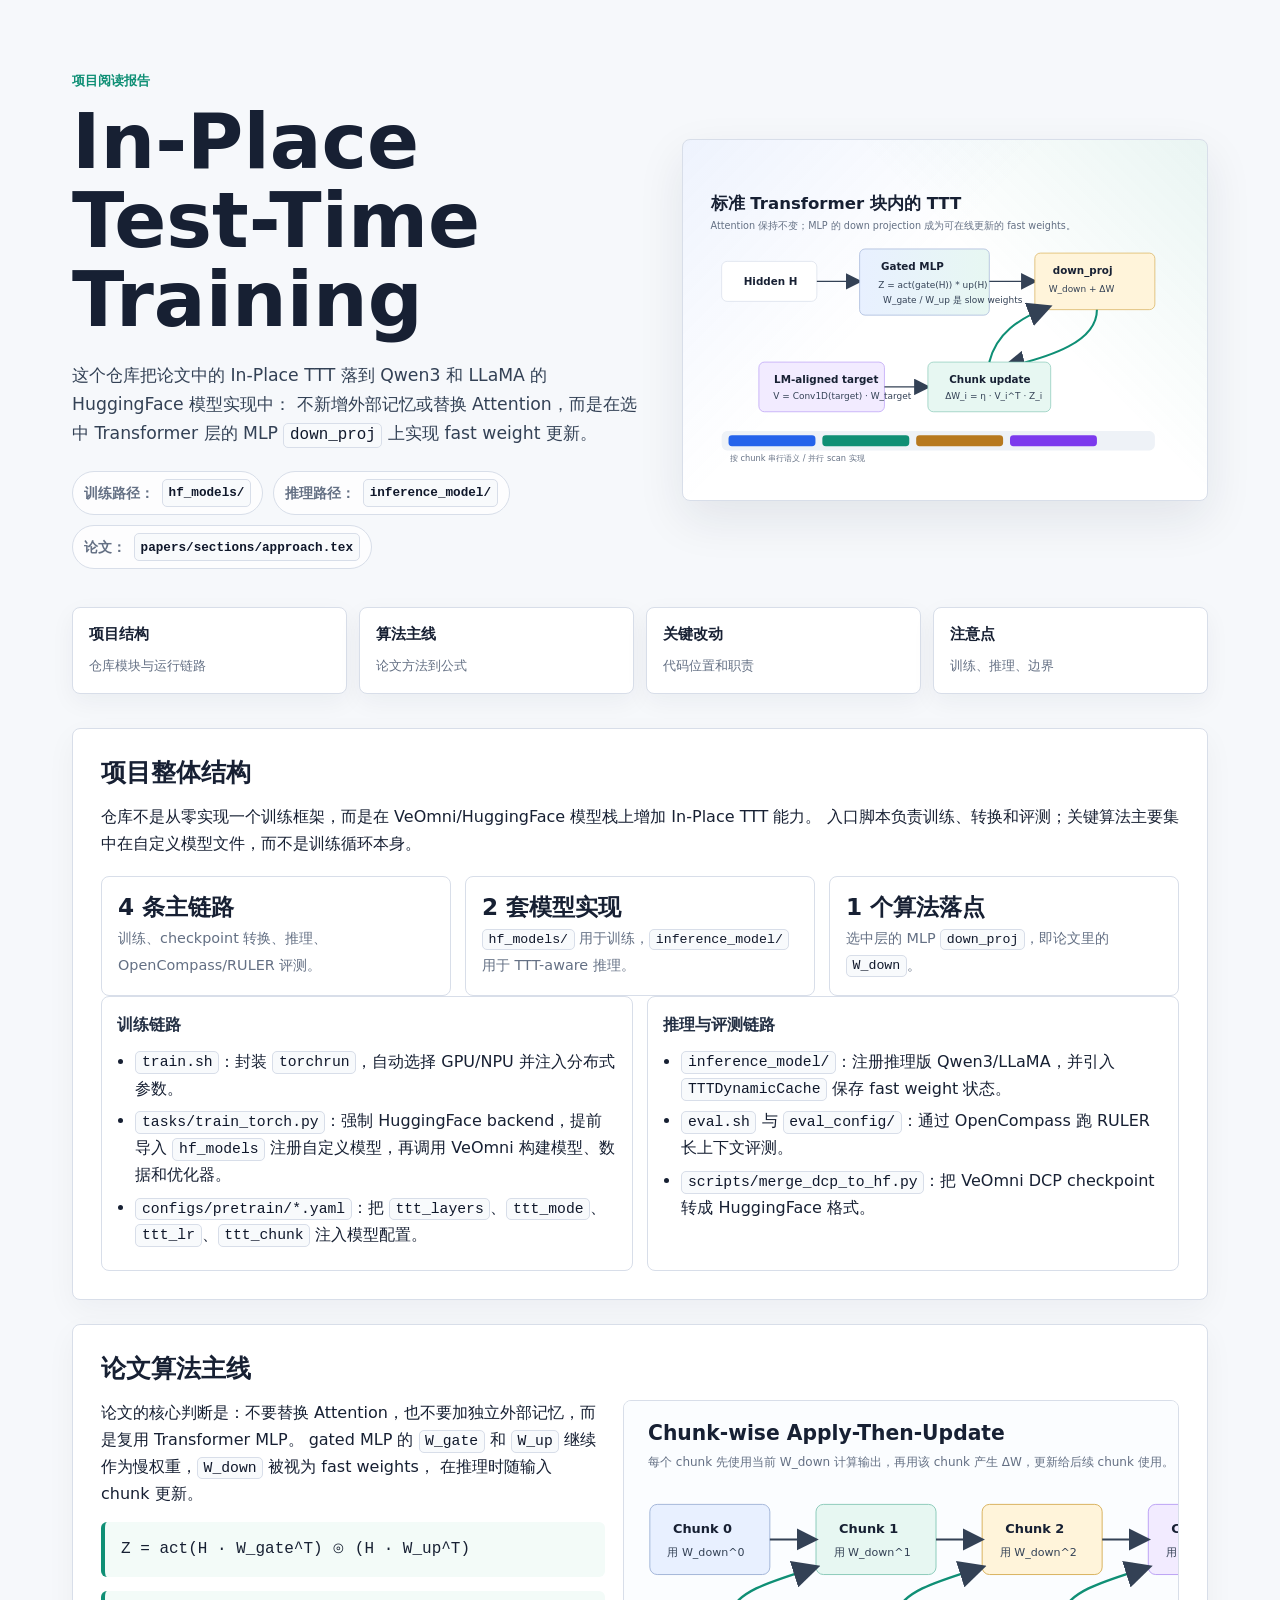
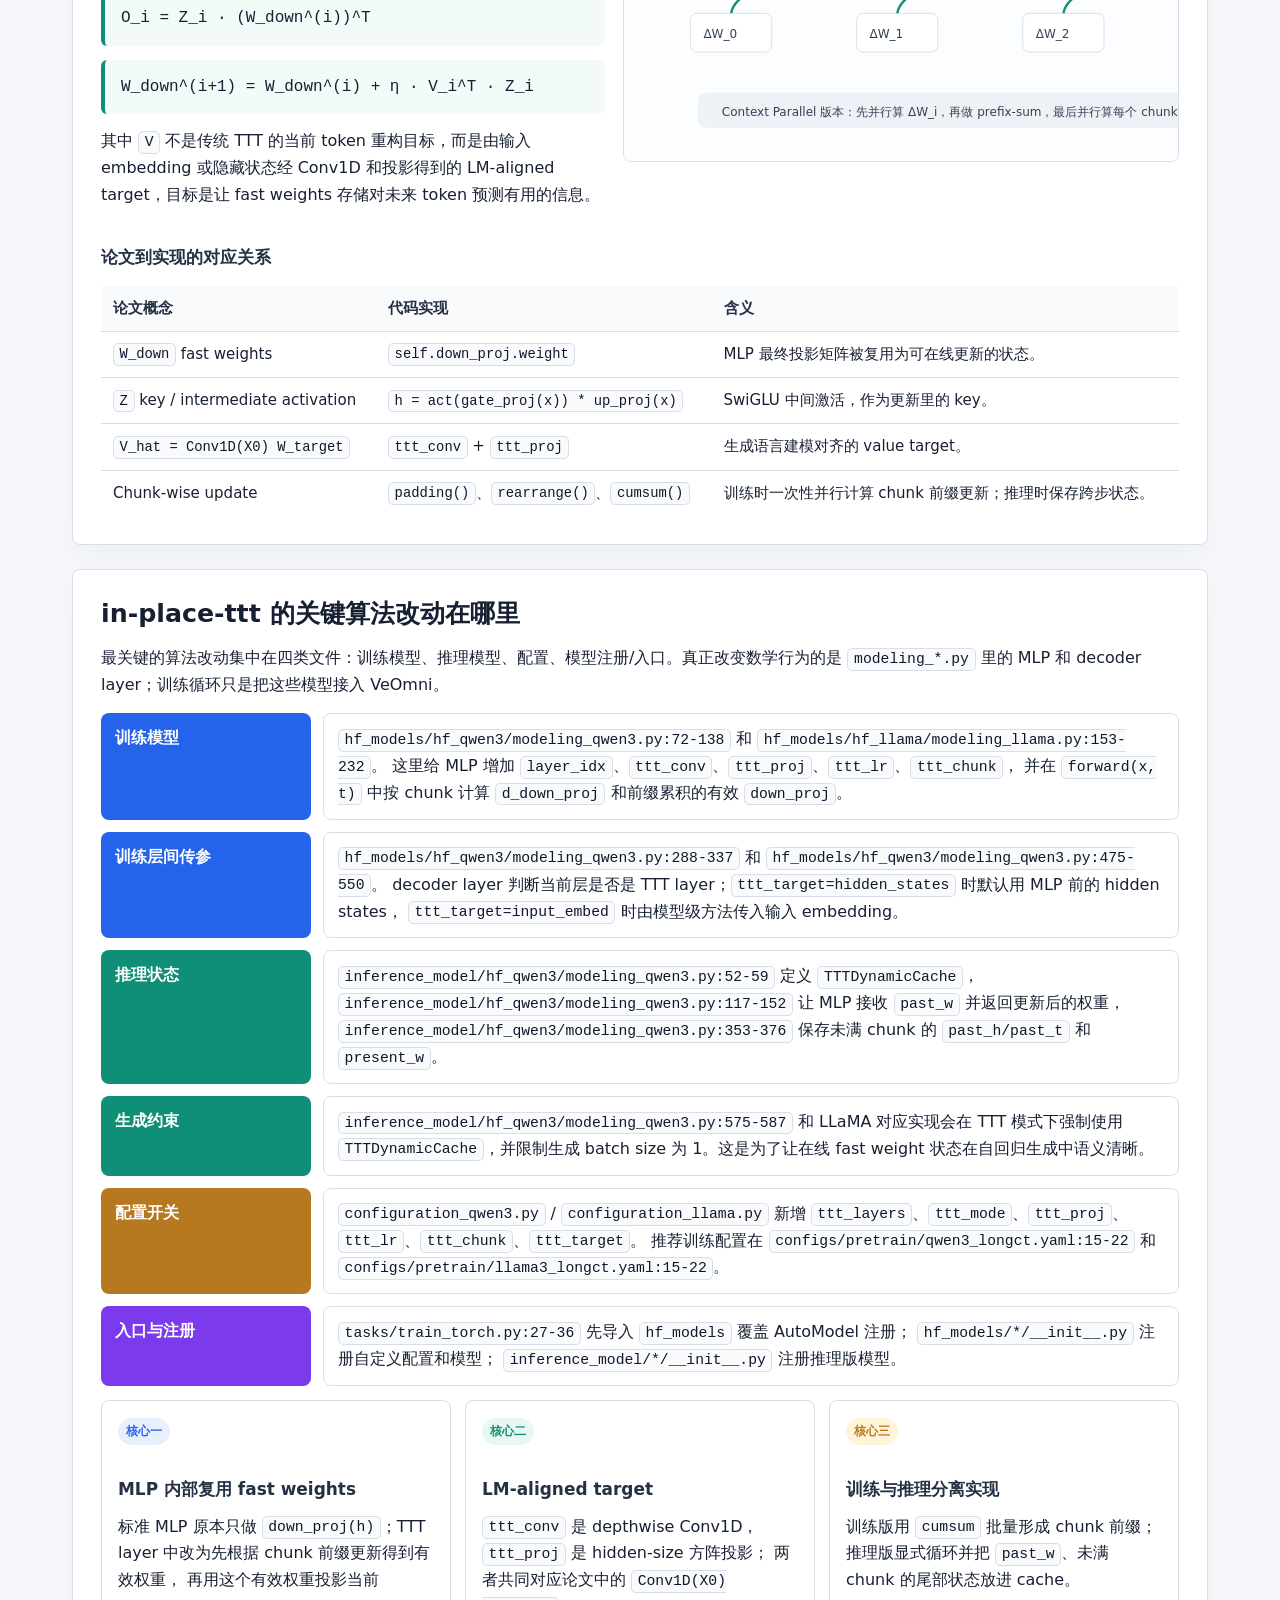
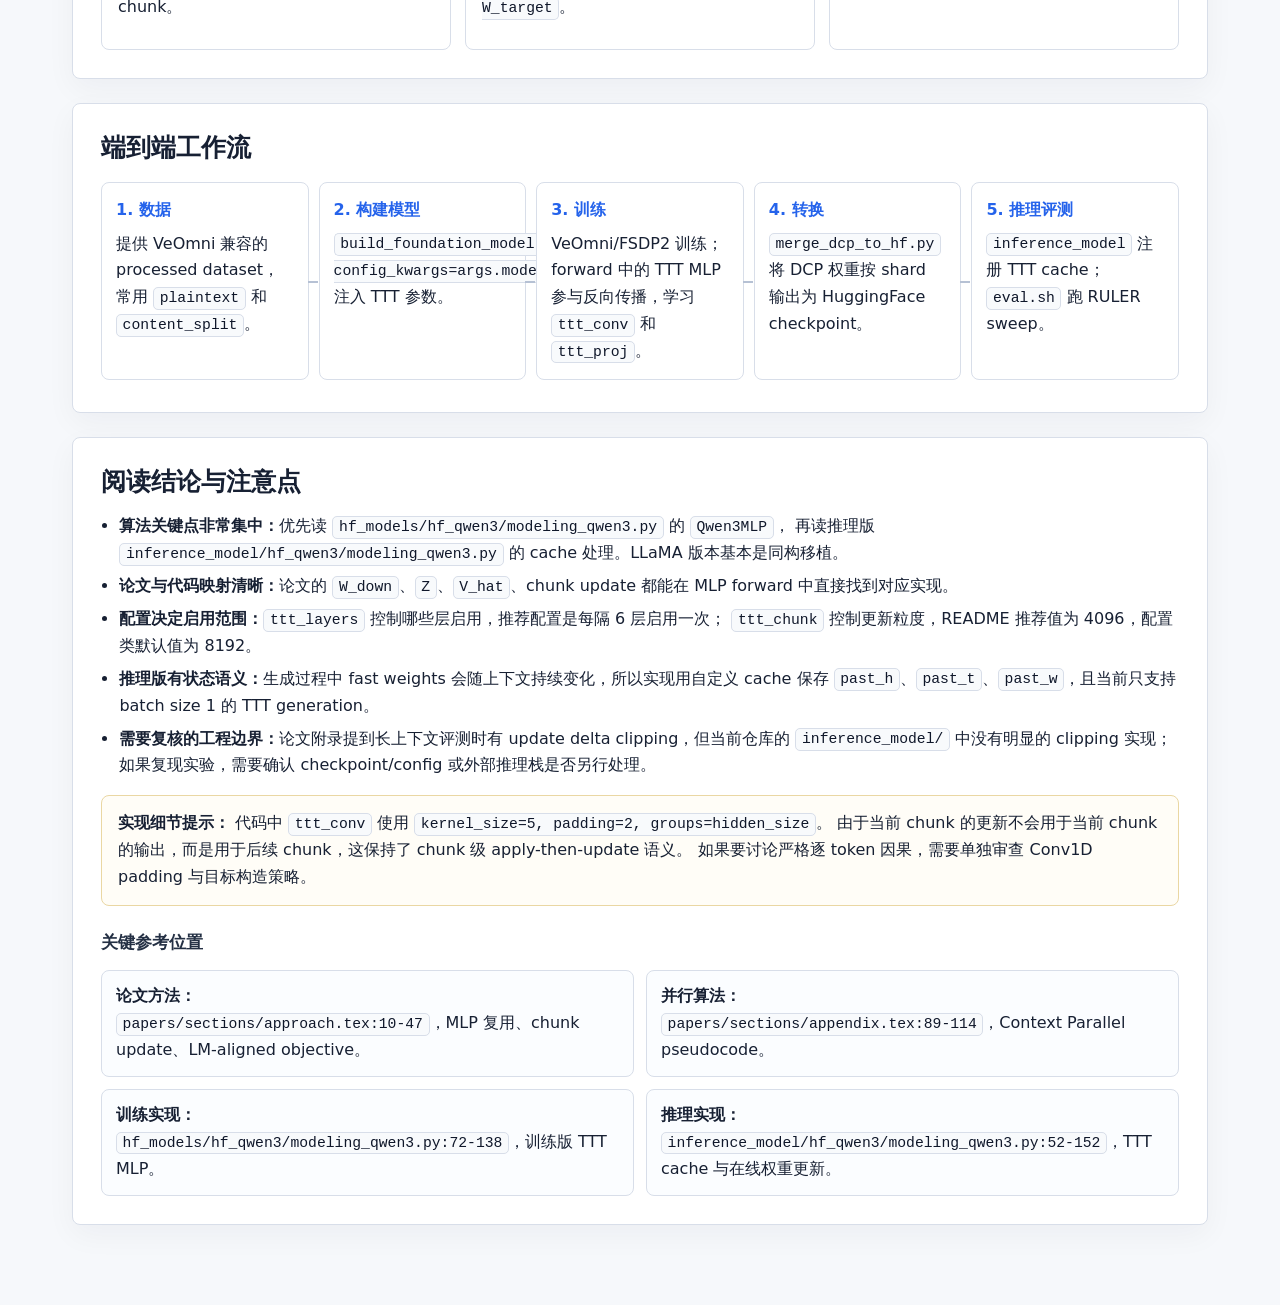
==== in_place_ttt_report.html @ 3b4d9095 "feat: :sparkles: add gpt version" ====
<!doctype html>
<html lang="zh-CN">
<head>
  <meta charset="utf-8">
  <meta name="viewport" content="width=device-width, initial-scale=1">
  <title>In-Place TTT 项目阅读报告</title>
  <style>
    :root {
      --bg: #f6f8fb;
      --paper: #ffffff;
      --ink: #172033;
      --muted: #647084;
      --line: #d8dee9;
      --blue: #2563eb;
      --green: #0f8f75;
      --amber: #b7791f;
      --red: #c2410c;
      --purple: #7c3aed;
      --slate: #334155;
      --soft-blue: #e8f0ff;
      --soft-green: #e7f7f2;
      --soft-amber: #fff4da;
      --soft-red: #fff0e8;
      --soft-purple: #f2ebff;
      --shadow: 0 18px 48px rgba(23, 32, 51, 0.09);
    }

    * {
      box-sizing: border-box;
    }

    html {
      scroll-behavior: smooth;
    }

    body {
      margin: 0;
      background: var(--bg);
      color: var(--ink);
      font-family: ui-sans-serif, system-ui, -apple-system, BlinkMacSystemFont, "Segoe UI", sans-serif;
      line-height: 1.68;
    }

    a {
      color: var(--blue);
      text-decoration: none;
    }

    a:hover {
      text-decoration: underline;
    }

    code {
      padding: 0.15rem 0.35rem;
      border: 1px solid var(--line);
      border-radius: 5px;
      background: #f8fafc;
      color: #0f172a;
      font-family: ui-monospace, SFMono-Regular, Menlo, Consolas, "Liberation Mono", monospace;
      font-size: 0.92em;
    }

    .shell {
      max-width: 1180px;
      margin: 0 auto;
      padding: 28px 22px 56px;
    }

    .hero {
      min-height: 58vh;
      display: grid;
      grid-template-columns: minmax(0, 1.05fr) minmax(320px, 0.95fr);
      gap: 28px;
      align-items: center;
      padding: 42px 0 26px;
    }

    .hero-copy {
      padding-right: 12px;
    }

    .eyebrow {
      margin: 0 0 10px;
      color: var(--green);
      font-size: 0.82rem;
      font-weight: 800;
      letter-spacing: 0;
      text-transform: uppercase;
    }

    h1 {
      margin: 0;
      max-width: 760px;
      font-size: clamp(2.3rem, 6vw, 5rem);
      line-height: 1.03;
      letter-spacing: 0;
    }

    .lead {
      margin: 22px 0 0;
      max-width: 720px;
      color: var(--slate);
      font-size: 1.08rem;
    }

    .hero-meta {
      display: flex;
      flex-wrap: wrap;
      gap: 10px;
      margin-top: 22px;
    }

    .pill {
      display: inline-flex;
      align-items: center;
      gap: 8px;
      padding: 7px 11px;
      border: 1px solid var(--line);
      border-radius: 999px;
      background: rgba(255, 255, 255, 0.8);
      color: var(--muted);
      font-size: 0.86rem;
      font-weight: 650;
    }

    .hero-visual {
      min-height: 360px;
      overflow: hidden;
      border: 1px solid var(--line);
      border-radius: 8px;
      background:
        linear-gradient(135deg, rgba(37, 99, 235, 0.08), transparent 42%),
        linear-gradient(225deg, rgba(15, 143, 117, 0.09), transparent 40%),
        #ffffff;
      box-shadow: var(--shadow);
    }

    .hero-visual svg {
      display: block;
      width: 100%;
      height: 100%;
      min-height: 360px;
    }

    .toc {
      display: grid;
      grid-template-columns: repeat(4, minmax(0, 1fr));
      gap: 12px;
      margin: 12px 0 34px;
    }

    .toc a {
      min-height: 70px;
      padding: 14px 16px;
      border: 1px solid var(--line);
      border-radius: 8px;
      background: var(--paper);
      color: var(--ink);
      box-shadow: 0 8px 24px rgba(23, 32, 51, 0.05);
    }

    .toc b {
      display: block;
      margin-bottom: 4px;
      font-size: 0.96rem;
    }

    .toc span {
      color: var(--muted);
      font-size: 0.82rem;
    }

    section {
      margin: 24px 0;
      padding: 28px;
      border: 1px solid var(--line);
      border-radius: 8px;
      background: var(--paper);
      box-shadow: 0 10px 30px rgba(23, 32, 51, 0.045);
    }

    h2 {
      margin: 0 0 16px;
      font-size: 1.58rem;
      line-height: 1.25;
      letter-spacing: 0;
    }

    h3 {
      margin: 22px 0 10px;
      color: #243044;
      font-size: 1.06rem;
      letter-spacing: 0;
    }

    p {
      margin: 0 0 12px;
    }

    .summary-grid {
      display: grid;
      grid-template-columns: repeat(3, minmax(0, 1fr));
      gap: 14px;
      margin-top: 18px;
    }

    .metric,
    .file-card,
    .finding,
    .note {
      border: 1px solid var(--line);
      border-radius: 8px;
      background: #fff;
    }

    .metric {
      padding: 16px;
    }

    .metric strong {
      display: block;
      margin-bottom: 4px;
      font-size: 1.45rem;
      line-height: 1.2;
    }

    .metric span {
      color: var(--muted);
      font-size: 0.9rem;
    }

    .architecture {
      display: grid;
      grid-template-columns: 0.95fr 1.05fr;
      gap: 18px;
      align-items: start;
    }

    .diagram {
      overflow: auto;
      border: 1px solid var(--line);
      border-radius: 8px;
      background: #fbfdff;
    }

    .diagram svg {
      display: block;
      min-width: 720px;
      width: 100%;
      height: auto;
    }

    .file-grid {
      display: grid;
      grid-template-columns: repeat(2, minmax(0, 1fr));
      gap: 14px;
    }

    .file-card {
      padding: 15px;
    }

    .file-card h3 {
      margin-top: 0;
      font-size: 1rem;
    }

    .file-card ul,
    .finding ul,
    .checklist,
    .plain-list {
      margin: 10px 0 0;
      padding-left: 1.15rem;
    }

    .file-card li,
    .finding li,
    .checklist li,
    .plain-list li {
      margin: 6px 0;
    }

    .findings {
      display: grid;
      grid-template-columns: repeat(3, minmax(0, 1fr));
      gap: 14px;
      margin-top: 14px;
    }

    .finding {
      padding: 16px;
    }

    .finding .tag {
      display: inline-block;
      margin-bottom: 8px;
      padding: 3px 8px;
      border-radius: 999px;
      font-size: 0.78rem;
      font-weight: 800;
    }

    .tag-blue {
      background: var(--soft-blue);
      color: var(--blue);
    }

    .tag-green {
      background: var(--soft-green);
      color: var(--green);
    }

    .tag-amber {
      background: var(--soft-amber);
      color: var(--amber);
    }

    .tag-purple {
      background: var(--soft-purple);
      color: var(--purple);
    }

    .tag-red {
      background: var(--soft-red);
      color: var(--red);
    }

    table {
      width: 100%;
      border-collapse: collapse;
      margin-top: 14px;
      font-size: 0.94rem;
    }

    th,
    td {
      padding: 10px 12px;
      border-bottom: 1px solid var(--line);
      text-align: left;
      vertical-align: top;
    }

    th {
      background: #f8fafc;
      color: #243044;
      font-weight: 750;
    }

    tr:last-child td {
      border-bottom: 0;
    }

    .formula {
      margin: 14px 0;
      padding: 14px 16px;
      border-left: 4px solid var(--green);
      border-radius: 6px;
      background: #f3fbf8;
      font-family: ui-monospace, SFMono-Regular, Menlo, Consolas, "Liberation Mono", monospace;
      overflow-x: auto;
      white-space: nowrap;
    }

    .flow {
      display: grid;
      grid-template-columns: repeat(5, minmax(130px, 1fr));
      gap: 10px;
      margin: 18px 0 4px;
    }

    .flow-step {
      position: relative;
      min-height: 122px;
      padding: 14px;
      border: 1px solid var(--line);
      border-radius: 8px;
      background: #ffffff;
    }

    .flow-step::after {
      content: "";
      position: absolute;
      top: 50%;
      right: -10px;
      width: 10px;
      border-top: 2px solid #b6c1d4;
    }

    .flow-step:last-child::after {
      display: none;
    }

    .flow-step b {
      display: block;
      margin-bottom: 7px;
      color: var(--blue);
    }

    .note {
      margin-top: 16px;
      padding: 14px 16px;
      background: #fffdf7;
      border-color: #ead7a3;
    }

    .code-map {
      display: grid;
      grid-template-columns: 210px 1fr;
      gap: 12px;
      margin-top: 14px;
    }

    .code-map .label {
      padding: 12px 14px;
      border-radius: 8px;
      color: #fff;
      font-weight: 800;
    }

    .label.train {
      background: var(--blue);
    }

    .label.infer {
      background: var(--green);
    }

    .label.config {
      background: var(--amber);
    }

    .label.ops {
      background: var(--purple);
    }

    .code-map .content {
      padding: 12px 14px;
      border: 1px solid var(--line);
      border-radius: 8px;
      background: #fff;
    }

    .refs {
      display: grid;
      grid-template-columns: repeat(2, minmax(0, 1fr));
      gap: 12px;
      margin-top: 14px;
    }

    .ref {
      padding: 12px 14px;
      border: 1px solid var(--line);
      border-radius: 8px;
      background: #fbfdff;
    }

    .muted {
      color: var(--muted);
    }

    @media (max-width: 900px) {
      .hero,
      .architecture,
      .summary-grid,
      .file-grid,
      .findings,
      .refs {
        grid-template-columns: 1fr;
      }

      .toc {
        grid-template-columns: repeat(2, minmax(0, 1fr));
      }

      .flow {
        grid-template-columns: 1fr;
      }

      .flow-step::after {
        top: auto;
        right: 50%;
        bottom: -10px;
        height: 10px;
        width: 0;
        border-top: 0;
        border-left: 2px solid #b6c1d4;
      }

      .code-map {
        grid-template-columns: 1fr;
      }
    }

    @media (max-width: 560px) {
      .shell {
        padding: 18px 12px 42px;
      }

      section {
        padding: 20px 16px;
      }

      .toc {
        grid-template-columns: 1fr;
      }
    }
  </style>
</head>
<body>
  <main class="shell">
    <header class="hero">
      <div class="hero-copy">
        <p class="eyebrow">项目阅读报告</p>
        <h1>In-Place Test-Time Training</h1>
        <p class="lead">
          这个仓库把论文中的 In-Place TTT 落到 Qwen3 和 LLaMA 的 HuggingFace 模型实现中：
          不新增外部记忆或替换 Attention，而是在选中 Transformer 层的 MLP <code>down_proj</code> 上实现 fast weight 更新。
        </p>
        <div class="hero-meta">
          <span class="pill">训练路径：<code>hf_models/</code></span>
          <span class="pill">推理路径：<code>inference_model/</code></span>
          <span class="pill">论文：<code>papers/sections/approach.tex</code></span>
        </div>
      </div>
      <div class="hero-visual" aria-label="In-Place TTT 总览图">
        <svg viewBox="0 0 760 430" role="img">
          <defs>
            <marker id="arrow" markerWidth="12" markerHeight="12" refX="10" refY="6" orient="auto">
              <path d="M0,0 L12,6 L0,12 z" fill="#334155"></path>
            </marker>
            <linearGradient id="blockGrad" x1="0" x2="1">
              <stop offset="0" stop-color="#e8f0ff"></stop>
              <stop offset="1" stop-color="#e7f7f2"></stop>
            </linearGradient>
          </defs>
          <rect x="0" y="0" width="760" height="430" fill="transparent"></rect>
          <text x="40" y="54" font-size="24" font-weight="800" fill="#172033">标准 Transformer 块内的 TTT</text>
          <text x="40" y="83" font-size="14" fill="#647084">Attention 保持不变；MLP 的 down projection 成为可在线更新的 fast weights。</text>

          <rect x="56" y="130" width="138" height="58" rx="8" fill="#fff" stroke="#d8dee9"></rect>
          <text x="88" y="164" font-size="15" font-weight="700" fill="#172033">Hidden H</text>

          <line x1="194" y1="159" x2="256" y2="159" stroke="#334155" stroke-width="2" marker-end="url(#arrow)"></line>
          <rect x="256" y="112" width="188" height="96" rx="8" fill="url(#blockGrad)" stroke="#9fb2d6"></rect>
          <text x="287" y="143" font-size="15" font-weight="800" fill="#172033">Gated MLP</text>
          <text x="283" y="169" font-size="13" fill="#334155">Z = act(gate(H)) * up(H)</text>
          <text x="290" y="191" font-size="13" fill="#334155">W_gate / W_up 是 slow weights</text>

          <line x1="444" y1="159" x2="510" y2="159" stroke="#334155" stroke-width="2" marker-end="url(#arrow)"></line>
          <rect x="510" y="118" width="174" height="82" rx="8" fill="#fff4da" stroke="#d7ae55"></rect>
          <text x="536" y="149" font-size="15" font-weight="800" fill="#172033">down_proj</text>
          <text x="530" y="174" font-size="13" fill="#334155">W_down + ΔW</text>

          <path d="M600 200 C600 246, 535 268, 466 284" fill="none" stroke="#0f8f75" stroke-width="3" marker-end="url(#arrow)"></path>
          <rect x="110" y="276" width="182" height="72" rx="8" fill="#f2ebff" stroke="#b89df5"></rect>
          <text x="132" y="306" font-size="15" font-weight="800" fill="#172033">LM-aligned target</text>
          <text x="131" y="330" font-size="13" fill="#334155">V = Conv1D(target) · W_target</text>

          <line x1="292" y1="312" x2="355" y2="312" stroke="#334155" stroke-width="2" marker-end="url(#arrow)"></line>
          <rect x="355" y="276" width="178" height="72" rx="8" fill="#e7f7f2" stroke="#86c8b7"></rect>
          <text x="386" y="306" font-size="15" font-weight="800" fill="#172033">Chunk update</text>
          <text x="380" y="330" font-size="13" fill="#334155">ΔW_i = η · V_i^T · Z_i</text>

          <path d="M444 276 C454 235, 486 213, 530 196" fill="none" stroke="#0f8f75" stroke-width="3" marker-end="url(#arrow)"></path>

          <rect x="56" y="376" width="628" height="28" rx="8" fill="#eef2f7"></rect>
          <rect x="66" y="382" width="126" height="16" rx="5" fill="#2563eb"></rect>
          <rect x="202" y="382" width="126" height="16" rx="5" fill="#0f8f75"></rect>
          <rect x="338" y="382" width="126" height="16" rx="5" fill="#b7791f"></rect>
          <rect x="474" y="382" width="126" height="16" rx="5" fill="#7c3aed"></rect>
          <text x="68" y="420" font-size="12" fill="#647084">按 chunk 串行语义 / 并行 scan 实现</text>
        </svg>
      </div>
    </header>

    <nav class="toc" aria-label="报告目录">
      <a href="#project"><b>项目结构</b><span>仓库模块与运行链路</span></a>
      <a href="#algorithm"><b>算法主线</b><span>论文方法到公式</span></a>
      <a href="#implementation"><b>关键改动</b><span>代码位置和职责</span></a>
      <a href="#notes"><b>注意点</b><span>训练、推理、边界</span></a>
    </nav>

    <section id="project">
      <h2>项目整体结构</h2>
      <p>
        仓库不是从零实现一个训练框架，而是在 VeOmni/HuggingFace 模型栈上增加 In-Place TTT 能力。
        入口脚本负责训练、转换和评测；关键算法主要集中在自定义模型文件，而不是训练循环本身。
      </p>

      <div class="summary-grid">
        <div class="metric">
          <strong>4 条主链路</strong>
          <span>训练、checkpoint 转换、推理、OpenCompass/RULER 评测。</span>
        </div>
        <div class="metric">
          <strong>2 套模型实现</strong>
          <span><code>hf_models/</code> 用于训练，<code>inference_model/</code> 用于 TTT-aware 推理。</span>
        </div>
        <div class="metric">
          <strong>1 个算法落点</strong>
          <span>选中层的 MLP <code>down_proj</code>，即论文里的 <code>W_down</code>。</span>
        </div>
      </div>

      <div class="file-grid">
        <div class="file-card">
          <h3>训练链路</h3>
          <ul>
            <li><code>train.sh</code>：封装 <code>torchrun</code>，自动选择 GPU/NPU 并注入分布式参数。</li>
            <li><code>tasks/train_torch.py</code>：强制 HuggingFace backend，提前导入 <code>hf_models</code> 注册自定义模型，再调用 VeOmni 构建模型、数据和优化器。</li>
            <li><code>configs/pretrain/*.yaml</code>：把 <code>ttt_layers</code>、<code>ttt_mode</code>、<code>ttt_lr</code>、<code>ttt_chunk</code> 注入模型配置。</li>
          </ul>
        </div>
        <div class="file-card">
          <h3>推理与评测链路</h3>
          <ul>
            <li><code>inference_model/</code>：注册推理版 Qwen3/LLaMA，并引入 <code>TTTDynamicCache</code> 保存 fast weight 状态。</li>
            <li><code>eval.sh</code> 与 <code>eval_config/</code>：通过 OpenCompass 跑 RULER 长上下文评测。</li>
            <li><code>scripts/merge_dcp_to_hf.py</code>：把 VeOmni DCP checkpoint 转成 HuggingFace 格式。</li>
          </ul>
        </div>
      </div>
    </section>

    <section id="algorithm">
      <h2>论文算法主线</h2>
      <div class="architecture">
        <div>
          <p>
            论文的核心判断是：不要替换 Attention，也不要加独立外部记忆，而是复用 Transformer MLP。
            gated MLP 的 <code>W_gate</code> 和 <code>W_up</code> 继续作为慢权重，<code>W_down</code> 被视为 fast weights，
            在推理时随输入 chunk 更新。
          </p>
          <div class="formula">Z = act(H · W_gate^T) ⊙ (H · W_up^T)</div>
          <div class="formula">O_i = Z_i · (W_down^(i))^T</div>
          <div class="formula">W_down^(i+1) = W_down^(i) + η · V_i^T · Z_i</div>
          <p>
            其中 <code>V</code> 不是传统 TTT 的当前 token 重构目标，而是由输入 embedding 或隐藏状态经 Conv1D 和投影得到的
            LM-aligned target，目标是让 fast weights 存储对未来 token 预测有用的信息。
          </p>
        </div>
        <div class="diagram" aria-label="Chunk-wise apply then update SVG">
          <svg viewBox="0 0 780 390" role="img">
            <defs>
              <marker id="arrow2" markerWidth="12" markerHeight="12" refX="10" refY="6" orient="auto">
                <path d="M0,0 L12,6 L0,12 z" fill="#334155"></path>
              </marker>
            </defs>
            <rect x="0" y="0" width="780" height="390" fill="#fbfdff"></rect>
            <text x="26" y="42" font-size="22" font-weight="800" fill="#172033">Chunk-wise Apply-Then-Update</text>
            <text x="26" y="70" font-size="13" fill="#647084">每个 chunk 先使用当前 W_down 计算输出，再用该 chunk 产生 ΔW，更新给后续 chunk 使用。</text>

            <g transform="translate(28,112)">
              <rect width="130" height="76" rx="8" fill="#e8f0ff" stroke="#9fb2d6"></rect>
              <text x="25" y="31" font-size="14" font-weight="800" fill="#172033">Chunk 0</text>
              <text x="19" y="56" font-size="12" fill="#334155">用 W_down^0</text>
            </g>
            <g transform="translate(208,112)">
              <rect width="130" height="76" rx="8" fill="#e7f7f2" stroke="#86c8b7"></rect>
              <text x="25" y="31" font-size="14" font-weight="800" fill="#172033">Chunk 1</text>
              <text x="19" y="56" font-size="12" fill="#334155">用 W_down^1</text>
            </g>
            <g transform="translate(388,112)">
              <rect width="130" height="76" rx="8" fill="#fff4da" stroke="#d7ae55"></rect>
              <text x="25" y="31" font-size="14" font-weight="800" fill="#172033">Chunk 2</text>
              <text x="19" y="56" font-size="12" fill="#334155">用 W_down^2</text>
            </g>
            <g transform="translate(568,112)">
              <rect width="130" height="76" rx="8" fill="#f2ebff" stroke="#b89df5"></rect>
              <text x="25" y="31" font-size="14" font-weight="800" fill="#172033">Chunk 3</text>
              <text x="19" y="56" font-size="12" fill="#334155">用 W_down^3</text>
            </g>

            <line x1="158" y1="150" x2="207" y2="150" stroke="#334155" stroke-width="2" marker-end="url(#arrow2)"></line>
            <line x1="338" y1="150" x2="387" y2="150" stroke="#334155" stroke-width="2" marker-end="url(#arrow2)"></line>
            <line x1="518" y1="150" x2="567" y2="150" stroke="#334155" stroke-width="2" marker-end="url(#arrow2)"></line>

            <g transform="translate(72,230)">
              <rect width="88" height="42" rx="7" fill="#fff" stroke="#d8dee9"></rect>
              <text x="14" y="27" font-size="13" fill="#334155">ΔW_0</text>
            </g>
            <g transform="translate(252,230)">
              <rect width="88" height="42" rx="7" fill="#fff" stroke="#d8dee9"></rect>
              <text x="14" y="27" font-size="13" fill="#334155">ΔW_1</text>
            </g>
            <g transform="translate(432,230)">
              <rect width="88" height="42" rx="7" fill="#fff" stroke="#d8dee9"></rect>
              <text x="14" y="27" font-size="13" fill="#334155">ΔW_2</text>
            </g>

            <path d="M116 230 C120 206, 164 194, 208 180" fill="none" stroke="#0f8f75" stroke-width="2.5" marker-end="url(#arrow2)"></path>
            <path d="M296 230 C300 206, 344 194, 388 180" fill="none" stroke="#0f8f75" stroke-width="2.5" marker-end="url(#arrow2)"></path>
            <path d="M476 230 C480 206, 524 194, 568 180" fill="none" stroke="#0f8f75" stroke-width="2.5" marker-end="url(#arrow2)"></path>

            <rect x="80" y="316" width="590" height="38" rx="8" fill="#eef2f7"></rect>
            <text x="106" y="341" font-size="13" fill="#334155">Context Parallel 版本：先并行算 ΔW_i，再做 prefix-sum，最后并行算每个 chunk 的有效 W_down。</text>
          </svg>
        </div>
      </div>

      <h3>论文到实现的对应关系</h3>
      <table>
        <thead>
          <tr>
            <th>论文概念</th>
            <th>代码实现</th>
            <th>含义</th>
          </tr>
        </thead>
        <tbody>
          <tr>
            <td><code>W_down</code> fast weights</td>
            <td><code>self.down_proj.weight</code></td>
            <td>MLP 最终投影矩阵被复用为可在线更新的状态。</td>
          </tr>
          <tr>
            <td><code>Z</code> key / intermediate activation</td>
            <td><code>h = act(gate_proj(x)) * up_proj(x)</code></td>
            <td>SwiGLU 中间激活，作为更新里的 key。</td>
          </tr>
          <tr>
            <td><code>V_hat = Conv1D(X0) W_target</code></td>
            <td><code>ttt_conv</code> + <code>ttt_proj</code></td>
            <td>生成语言建模对齐的 value target。</td>
          </tr>
          <tr>
            <td>Chunk-wise update</td>
            <td><code>padding()</code>、<code>rearrange()</code>、<code>cumsum()</code></td>
            <td>训练时一次性并行计算 chunk 前缀更新；推理时保存跨步状态。</td>
          </tr>
        </tbody>
      </table>
    </section>

    <section id="implementation">
      <h2>in-place-ttt 的关键算法改动在哪里</h2>
      <p>
        最关键的算法改动集中在四类文件：训练模型、推理模型、配置、模型注册/入口。真正改变数学行为的是
        <code>modeling_*.py</code> 里的 MLP 和 decoder layer；训练循环只是把这些模型接入 VeOmni。
      </p>

      <div class="code-map">
        <div class="label train">训练模型</div>
        <div class="content">
          <code>hf_models/hf_qwen3/modeling_qwen3.py:72-138</code> 和
          <code>hf_models/hf_llama/modeling_llama.py:153-232</code>。
          这里给 MLP 增加 <code>layer_idx</code>、<code>ttt_conv</code>、<code>ttt_proj</code>、<code>ttt_lr</code>、<code>ttt_chunk</code>，
          并在 <code>forward(x, t)</code> 中按 chunk 计算 <code>d_down_proj</code> 和前缀累积的有效 <code>down_proj</code>。
        </div>

        <div class="label train">训练层间传参</div>
        <div class="content">
          <code>hf_models/hf_qwen3/modeling_qwen3.py:288-337</code> 和
          <code>hf_models/hf_qwen3/modeling_qwen3.py:475-550</code>。
          decoder layer 判断当前层是否是 TTT layer；<code>ttt_target=hidden_states</code> 时默认用 MLP 前的 hidden states，
          <code>ttt_target=input_embed</code> 时由模型级方法传入输入 embedding。
        </div>

        <div class="label infer">推理状态</div>
        <div class="content">
          <code>inference_model/hf_qwen3/modeling_qwen3.py:52-59</code> 定义 <code>TTTDynamicCache</code>，
          <code>inference_model/hf_qwen3/modeling_qwen3.py:117-152</code> 让 MLP 接收 <code>past_w</code> 并返回更新后的权重，
          <code>inference_model/hf_qwen3/modeling_qwen3.py:353-376</code> 保存未满 chunk 的 <code>past_h/past_t</code> 和 <code>present_w</code>。
        </div>

        <div class="label infer">生成约束</div>
        <div class="content">
          <code>inference_model/hf_qwen3/modeling_qwen3.py:575-587</code> 和 LLaMA 对应实现会在 TTT 模式下强制使用
          <code>TTTDynamicCache</code>，并限制生成 batch size 为 1。这是为了让在线 fast weight 状态在自回归生成中语义清晰。
        </div>

        <div class="label config">配置开关</div>
        <div class="content">
          <code>configuration_qwen3.py</code> / <code>configuration_llama.py</code> 新增
          <code>ttt_layers</code>、<code>ttt_mode</code>、<code>ttt_proj</code>、<code>ttt_lr</code>、<code>ttt_chunk</code>、<code>ttt_target</code>。
          推荐训练配置在 <code>configs/pretrain/qwen3_longct.yaml:15-22</code> 和
          <code>configs/pretrain/llama3_longct.yaml:15-22</code>。
        </div>

        <div class="label ops">入口与注册</div>
        <div class="content">
          <code>tasks/train_torch.py:27-36</code> 先导入 <code>hf_models</code> 覆盖 AutoModel 注册；
          <code>hf_models/*/__init__.py</code> 注册自定义配置和模型；
          <code>inference_model/*/__init__.py</code> 注册推理版模型。
        </div>
      </div>

      <div class="findings">
        <div class="finding">
          <span class="tag tag-blue">核心一</span>
          <h3>MLP 内部复用 fast weights</h3>
          <p>
            标准 MLP 原本只做 <code>down_proj(h)</code>；TTT layer 中改为先根据 chunk 前缀更新得到有效权重，
            再用这个有效权重投影当前 chunk。
          </p>
        </div>
        <div class="finding">
          <span class="tag tag-green">核心二</span>
          <h3>LM-aligned target</h3>
          <p>
            <code>ttt_conv</code> 是 depthwise Conv1D，<code>ttt_proj</code> 是 hidden-size 方阵投影；
            两者共同对应论文中的 <code>Conv1D(X0) W_target</code>。
          </p>
        </div>
        <div class="finding">
          <span class="tag tag-amber">核心三</span>
          <h3>训练与推理分离实现</h3>
          <p>
            训练版用 <code>cumsum</code> 批量形成 chunk 前缀；推理版显式循环并把 <code>past_w</code>、未满 chunk 的尾部状态放进 cache。
          </p>
        </div>
      </div>
    </section>

    <section id="workflow">
      <h2>端到端工作流</h2>
      <div class="flow">
        <div class="flow-step">
          <b>1. 数据</b>
          <span>提供 VeOmni 兼容的 processed dataset，常用 <code>plaintext</code> 和 <code>content_split</code>。</span>
        </div>
        <div class="flow-step">
          <b>2. 构建模型</b>
          <span><code>build_foundation_model(..., config_kwargs=args.model.foundation)</code> 注入 TTT 参数。</span>
        </div>
        <div class="flow-step">
          <b>3. 训练</b>
          <span>VeOmni/FSDP2 训练；forward 中的 TTT MLP 参与反向传播，学习 <code>ttt_conv</code> 和 <code>ttt_proj</code>。</span>
        </div>
        <div class="flow-step">
          <b>4. 转换</b>
          <span><code>merge_dcp_to_hf.py</code> 将 DCP 权重按 shard 输出为 HuggingFace checkpoint。</span>
        </div>
        <div class="flow-step">
          <b>5. 推理评测</b>
          <span><code>inference_model</code> 注册 TTT cache；<code>eval.sh</code> 跑 RULER sweep。</span>
        </div>
      </div>
    </section>

    <section id="notes">
      <h2>阅读结论与注意点</h2>
      <ul class="checklist">
        <li>
          <strong>算法关键点非常集中：</strong>优先读 <code>hf_models/hf_qwen3/modeling_qwen3.py</code> 的 <code>Qwen3MLP</code>，
          再读推理版 <code>inference_model/hf_qwen3/modeling_qwen3.py</code> 的 cache 处理。LLaMA 版本基本是同构移植。
        </li>
        <li>
          <strong>论文与代码映射清晰：</strong>论文的 <code>W_down</code>、<code>Z</code>、<code>V_hat</code>、chunk update
          都能在 MLP forward 中直接找到对应实现。
        </li>
        <li>
          <strong>配置决定启用范围：</strong><code>ttt_layers</code> 控制哪些层启用，推荐配置是每隔 6 层启用一次；
          <code>ttt_chunk</code> 控制更新粒度，README 推荐值为 4096，配置类默认值为 8192。
        </li>
        <li>
          <strong>推理版有状态语义：</strong>生成过程中 fast weights 会随上下文持续变化，所以实现用自定义 cache 保存
          <code>past_h</code>、<code>past_t</code>、<code>past_w</code>，且当前只支持 batch size 1 的 TTT generation。
        </li>
        <li>
          <strong>需要复核的工程边界：</strong>论文附录提到长上下文评测时有 update delta clipping，但当前仓库的
          <code>inference_model/</code> 中没有明显的 clipping 实现；如果复现实验，需要确认 checkpoint/config 或外部推理栈是否另行处理。
        </li>
      </ul>

      <div class="note">
        <strong>实现细节提示：</strong>
        代码中 <code>ttt_conv</code> 使用 <code>kernel_size=5, padding=2, groups=hidden_size</code>。
        由于当前 chunk 的更新不会用于当前 chunk 的输出，而是用于后续 chunk，这保持了 chunk 级 apply-then-update 语义。
        如果要讨论严格逐 token 因果，需要单独审查 Conv1D padding 与目标构造策略。
      </div>

      <h3>关键参考位置</h3>
      <div class="refs">
        <div class="ref">
          <strong>论文方法：</strong><br>
          <code>papers/sections/approach.tex:10-47</code>，MLP 复用、chunk update、LM-aligned objective。
        </div>
        <div class="ref">
          <strong>并行算法：</strong><br>
          <code>papers/sections/appendix.tex:89-114</code>，Context Parallel pseudocode。
        </div>
        <div class="ref">
          <strong>训练实现：</strong><br>
          <code>hf_models/hf_qwen3/modeling_qwen3.py:72-138</code>，训练版 TTT MLP。
        </div>
        <div class="ref">
          <strong>推理实现：</strong><br>
          <code>inference_model/hf_qwen3/modeling_qwen3.py:52-152</code>，TTT cache 与在线权重更新。
        </div>
      </div>
    </section>
  </main>
</body>
</html>
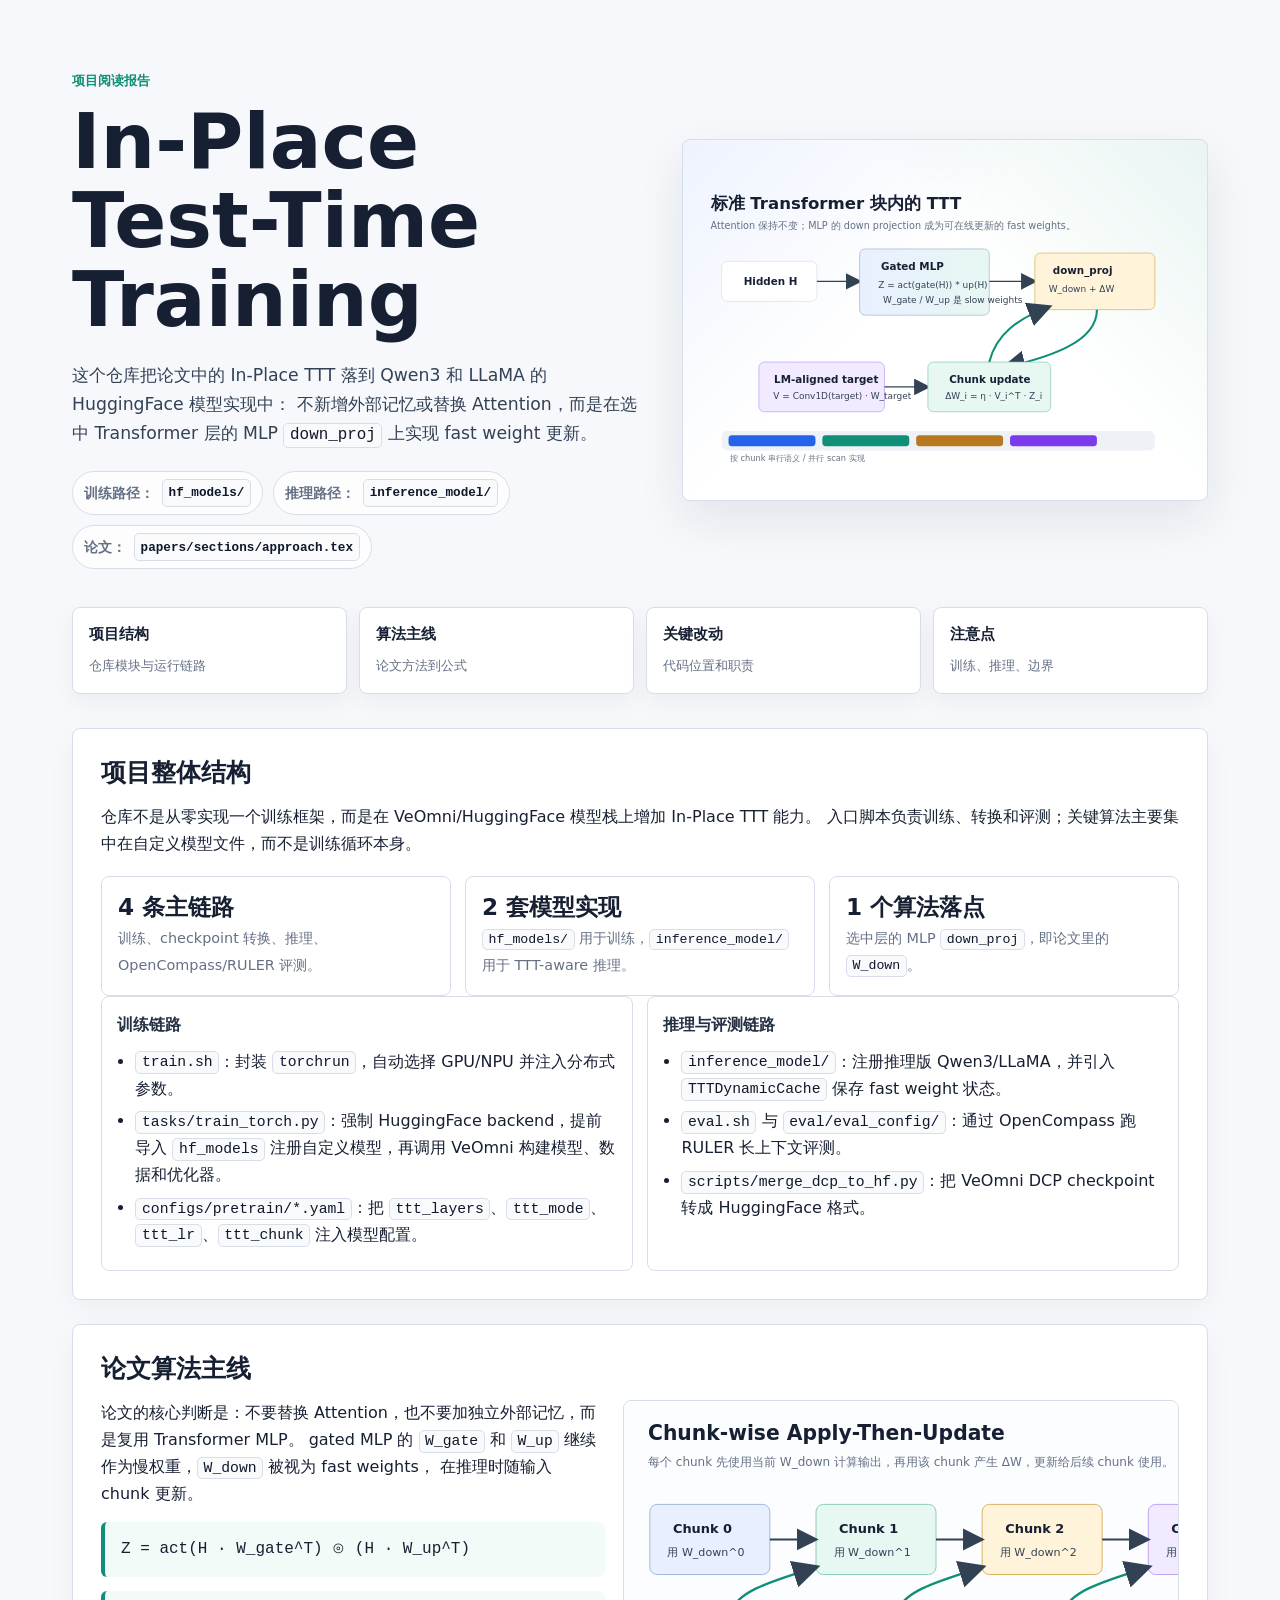
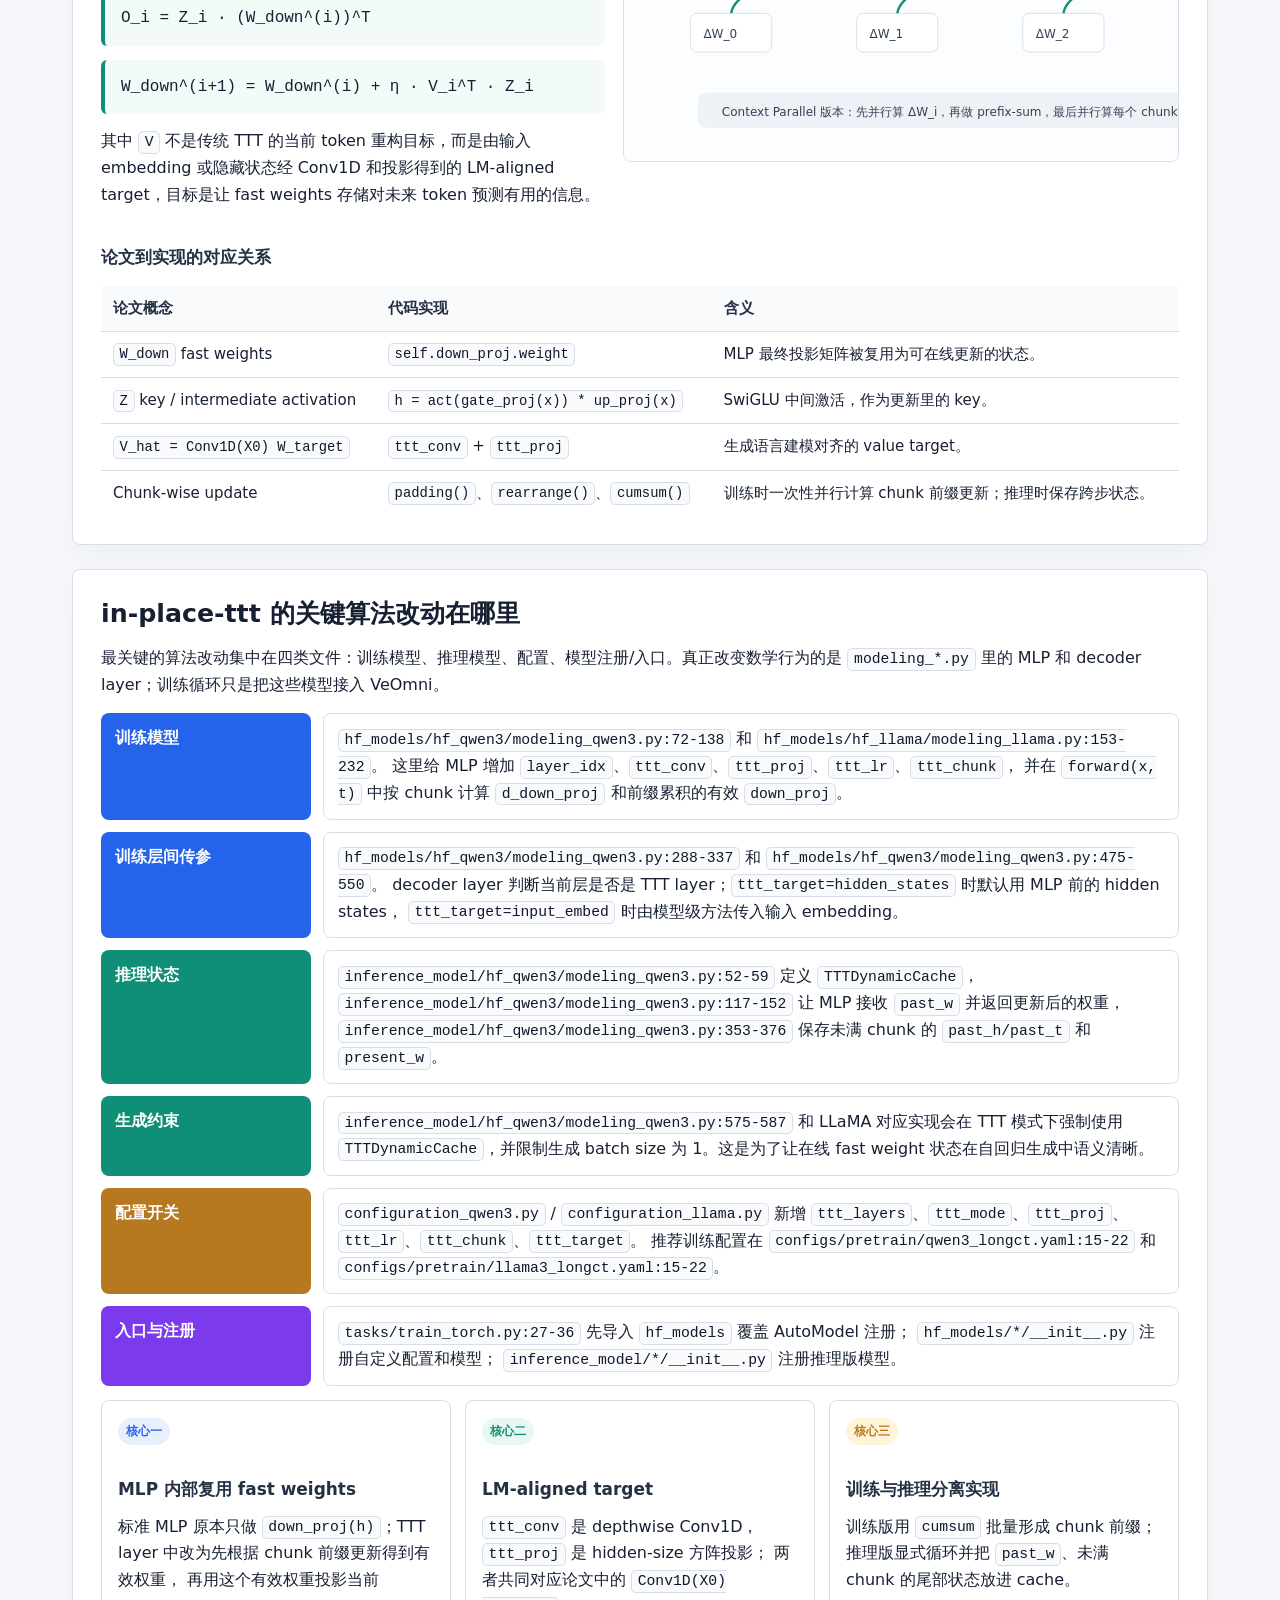
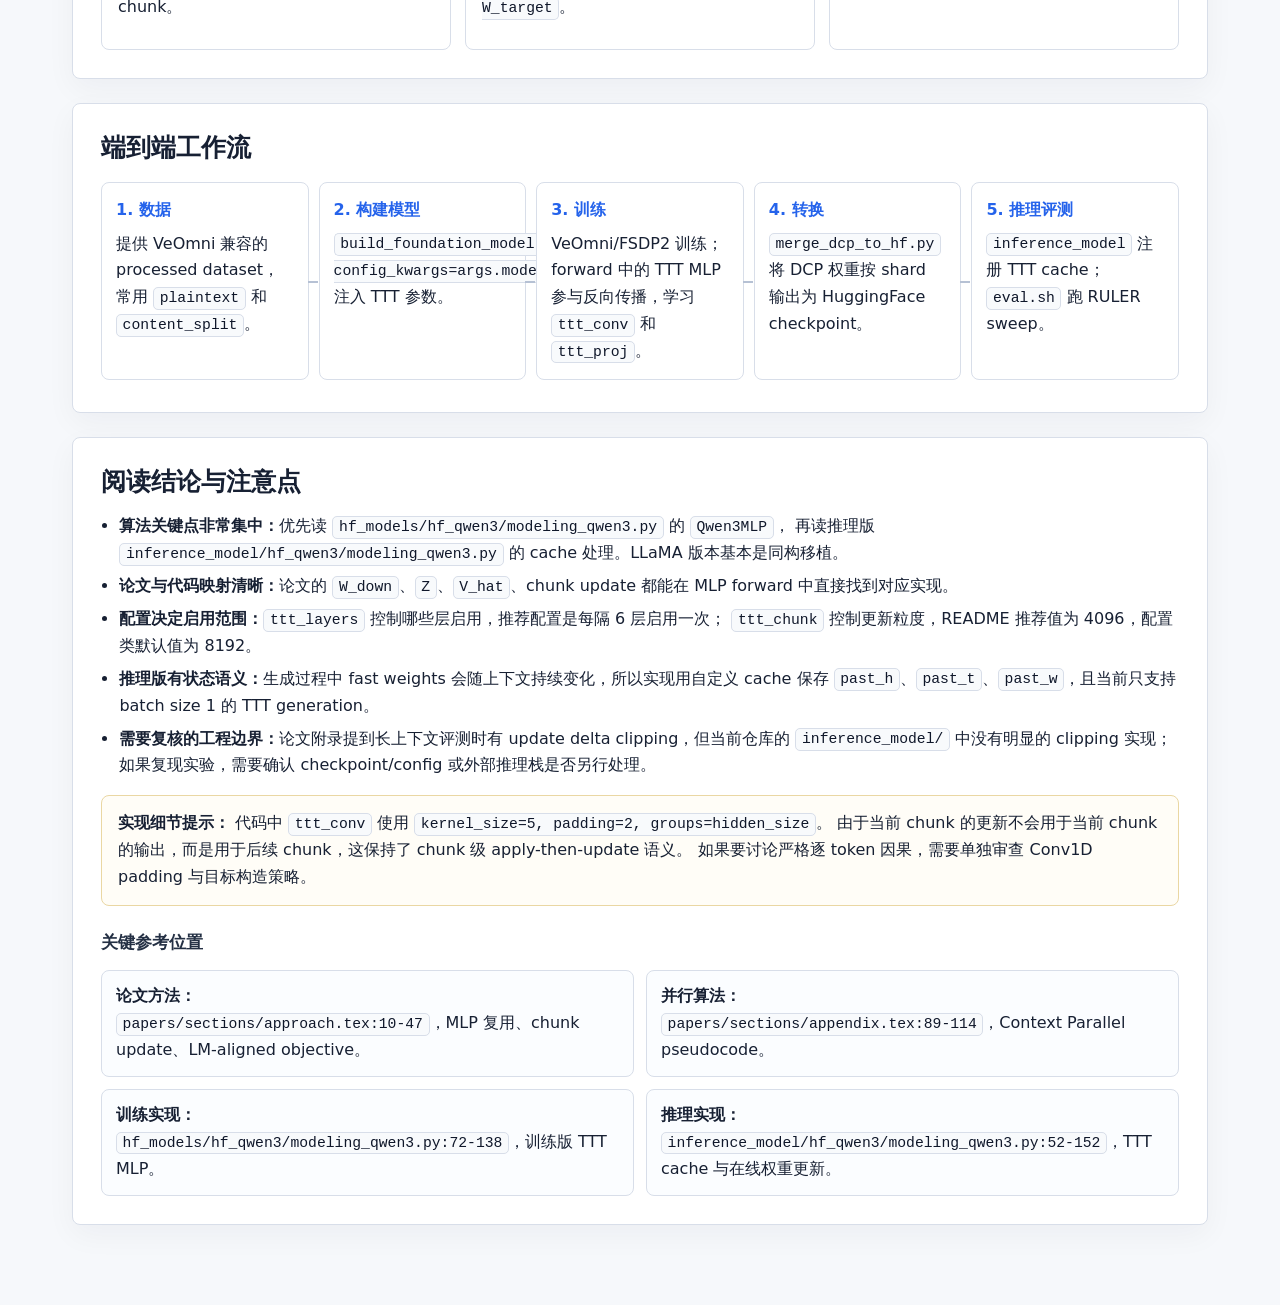
==== commit b6511a1d: "feat: :sparkles: Introduce hybrid swa" ====
--- a/in_place_ttt_report.html
+++ b/in_place_ttt_report.html
@@ -615,7 +615,7 @@
           <h3>推理与评测链路</h3>
           <ul>
             <li><code>inference_model/</code>：注册推理版 Qwen3/LLaMA，并引入 <code>TTTDynamicCache</code> 保存 fast weight 状态。</li>
-            <li><code>eval.sh</code> 与 <code>eval_config/</code>：通过 OpenCompass 跑 RULER 长上下文评测。</li>
+            <li><code>eval.sh</code> 与 <code>eval/eval_config/</code>：通过 OpenCompass 跑 RULER 长上下文评测。</li>
             <li><code>scripts/merge_dcp_to_hf.py</code>：把 VeOmni DCP checkpoint 转成 HuggingFace 格式。</li>
           </ul>
         </div>
